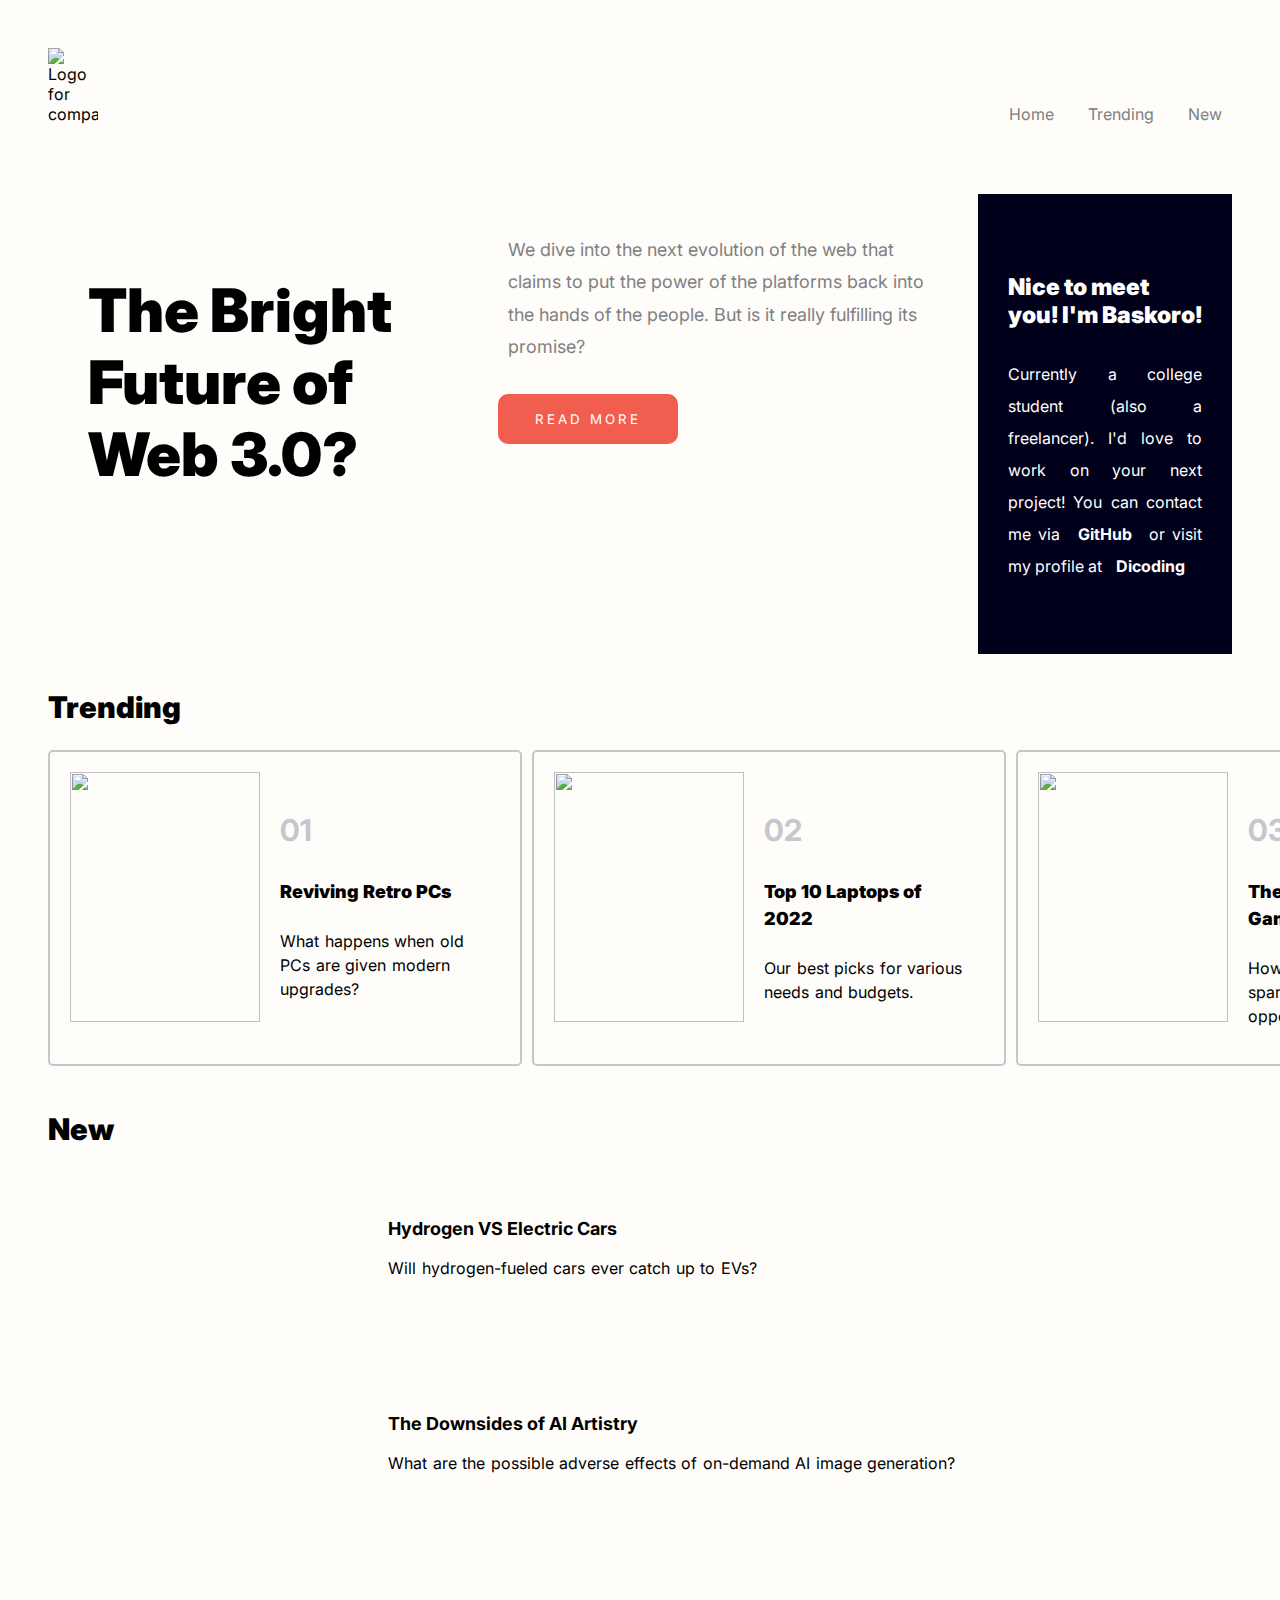
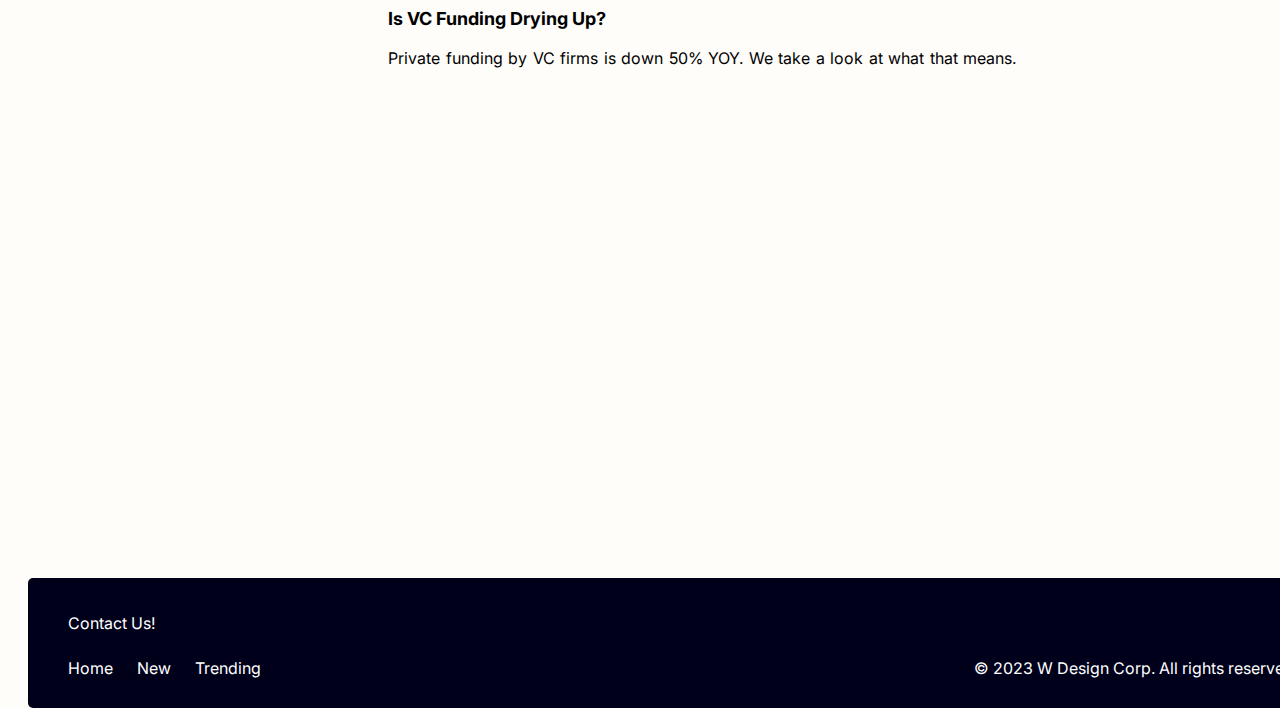
==== www/index.html @ 2c514ef4 "restructure" ====
<!DOCTYPE html>
<html lang="en">
<head>
  <meta charset="UTF-8">
  <meta name="viewport" content="width=device-width, initial-scale=1.0">

  <link rel="stylesheet" href="./css/style.css">
  <link rel="icon" type="image/png" sizes="32x32" href="./www/images/favicon-32x32.png">
  <link href="https://fonts.googleapis.com/css2?family=Inter:wght@100;200;300;400;500;600;700;800;900&display=swap" rel="stylesheet">

  <title>News Homepage</title>
</head>
<body>

  <header>
    <img src="https://storage.googleapis.com/news-homepage-bucket/assets/images/logo.svg" alt="Logo for company">
    <nav>
      <a href="#">Home</a>
      <a href="#trendingArticleSection">Trending</a>
      <a href="#newArticleSection">New</a>
    </nav>
  </header>

  <main>
    <div class="topContent">
      <article class="featuredArticle">
        <div class="featuredArticleUpper">
          <img src="https://storage.googleapis.com/news-homepage-bucket/assets/images/image-web-3-desktop.jpg" alt="">
        </div>
        <div class="featuredArticleBottom">
          <div class="featuredArticleLeft">
            <h1>The Bright Future of Web 3.0?</h1>
          </div>
  
          <div class="featuredArticleRight">
            <span>
              We dive into the next evolution of the web that claims to put the power of the platforms back into the hands of the people. 
              But is it really fulfilling its promise?
            </span>
          
            <button class="readButton">
              READ MORE
            </button>
          </div>
        </div>
      </article>

      <aside>
        <div class="asidePicture">
          <img src="https://storage.googleapis.com/news-homepage-bucket/assets/images/S__3481602.jpg" alt="">
        </div>
        <div class="asideDesc">
          <h2>Nice to meet you! I'm Baskoro!</h2>
          <p>
            Currently a college student (also a freelancer). I'd love to work on your next project!
            You can contact me via <a href="/">GitHub</a> or visit my profile at <a href="https://www.dicoding.com/users/adiwicaksono/academies">Dicoding</a>
          </p>
        </div>
      </aside>
    </div>

    <h2 id="trendingArticleSection">Trending</h2>
    <div id="trendingArticle">
      <div class="trendingContent">
        <img src="https://storage.googleapis.com/news-homepage-bucket/assets/images/image-retro-pcs.jpg" alt="" class="trendingContentPic">
        <div class="trendingContentDesc">
          <p class="articleNumber">01</p>
          <h4 class="articleTitle">Reviving Retro PCs</h4>
          <p class="articleDesc">
            What happens when old PCs are given modern upgrades?
          </p>
        </div>
      </div>
        
      <div class="trendingContent">
        <img src="https://storage.googleapis.com/news-homepage-bucket/assets/images/image-retro-pcs.jpg" alt="" class="trendingContentPic">
        <div class="trendingContentDesc">
          <p class="articleNumber">02</p>
          <h4 class="articleTitle">Top 10 Laptops of 2022</h4>
          <p class="articleDesc">
            Our best picks for various needs and budgets.
          </p>
        </div>
      </div>
        
      <div class="trendingContent">
        <img src="https://storage.googleapis.com/news-homepage-bucket/assets/images/image-gaming-growth.jpg" alt="" class="trendingContentPic">
        <div class="trendingContentDesc">
          <p class="articleNumber">03</p>
          <h4 class="articleTitle">The Growth of Gaming</h4>
          <p class="articleDesc">How the pandemic has sparked fresh opportunities.</p>
        </div>
      </div>
    </div>
  
    <h2 id="newArticleSection">New</h2>
    <div id="newArticle">
      <div class="newContent">
        <img src="https://storage.googleapis.com/news-homepage-bucket/assets/images/hydro-el-car.jpg" alt="" class="newContentImg">
        <div class="newContentDesc">
          <h4 class="articleTitle">Hydrogen VS Electric Cars</h4>
          <p class="articleDesc">
            Will hydrogen-fueled cars ever catch up to EVs?
          </p> 
        </div>
      </div>
  
      <div class="newContent">
        <img src="https://storage.googleapis.com/news-homepage-bucket/assets/images/ai-art.jpg" alt="" class="newContentImg">
        <div class="newContentDesc">
          <h4 class="articleTitle">The Downsides of AI Artistry</h4>
          <p class="articleDesc">
            What are the possible adverse effects of on-demand AI image generation?
          </p>
        </div>
      </div>
       
      <div class="newContent">
        <img src="https://storage.googleapis.com/news-homepage-bucket/assets/images/vc-fund.jpg" alt="" class="newContentImg">
        <div class="newContentDesc">
          <h4 class="articleTitle">Is VC Funding Drying Up?</h4>
          <p class="articleDesc">
            Private funding by VC firms is down 50% YOY. We take a look at what that means.
          </p>
        </div>
      </div>
    </div>
  </main>

  <footer>
    <div class="footerUpper">
      <span>Contact Us!</span>
    </div>
    
    <div class="footerBottom">
      <nav>
        <a href="/">Home</a>
        <a href="/">New</a>
        <a href="/">Trending</a>
      </nav>

      <span>&#169; 2023 W Design Corp. All rights reserved.</span>
    </div>
  </footer>
</body>
</html>
---- www/css/style.css ----
* {
  max-width: 1440px;
  max-height: 1024px;
  padding: 10px 10px 0 10px;
  background-color: hsl(36, 100%, 99%);
  font-family: "Inter";
}

header {
  display: flex;
  justify-content: space-between;
  align-items: flex-end;
  margin-bottom: 20px;
}
header img {
  width: 50px;
  object-fit: cover;
  cursor: pointer;
}
header nav {
  font-weight: bold;
}
header nav a {
  margin-left: 10px;
  text-decoration: none;
  font-weight: 400;
  color: gray;
}
header nav a:hover {
  color: hsl(5, 85%, 63%);
}

main .topContent {
  display: flex;
}
main .topContent .featuredArticle {
  display: flex;
  flex-direction: column;
}
main .topContent .featuredArticle img {
  width: 900px;
  object-fit: cover;
}
main .topContent .featuredArticle .featuredArticleBottom {
  display: flex;
}
main .topContent .featuredArticle .featuredArticleBottom .featuredArticleLeft {
  width: 400px;
}
main .topContent .featuredArticle .featuredArticleBottom .featuredArticleLeft h1 {
  font-weight: 900;
  font-size: 60px;
  line-height: 1.2;
}
main .topContent .featuredArticle .featuredArticleBottom .featuredArticleRight {
  display: flex;
  flex-direction: column;
  width: 450px;
}
main .topContent .featuredArticle .featuredArticleBottom .featuredArticleRight span {
  font-weight: 400;
  line-height: 1.8;
  font-size: 18px;
  color: gray;
}
main .topContent .featuredArticle .featuredArticleBottom .featuredArticleRight button {
  margin-top: 30px;
  padding: 0;
  border: none;
  background-color: hsl(5, 85%, 63%);
  width: 180px;
  height: 50px;
  text-align: center;
  letter-spacing: 3px;
  display: inline-block;
  cursor: pointer;
  border-radius: 10px;
  color: white;
}
main .topContent .featuredArticle .featuredArticleBottom .featuredArticleRight button:hover {
  background-color: black;
}
main .topContent aside {
  margin-top: 30px;
  width: 450px;
  height: 450px;
  background-color: hsl(240, 100%, 5%);
  display: flex;
  flex-direction: column;
}
main .topContent aside .asidePicture {
  background-color: inherit;
}
main .topContent aside .asidePicture img {
  width: 150px;
  border-radius: 50%;
  object-fit: fill;
  background-color: inherit;
}
main .topContent aside .asideDesc {
  background-color: inherit;
}
main .topContent aside .asideDesc h2 {
  background-color: inherit;
  font-size: 23px;
  color: white;
}
main .topContent aside .asideDesc p {
  line-height: 2;
  background-color: inherit;
  color: white;
  text-align: justify;
}
main .topContent aside .asideDesc p a {
  background-color: inherit;
  color: white;
  text-decoration: none;
  font-weight: 700;
}
main .topContent aside .asideDesc p a:hover {
  color: hsl(35, 77%, 62%);
}
main h2 {
  font-weight: 900;
  font-size: 30px;
}
main #trendingArticle {
  display: flex;
  position: relative;
  top: -10px;
}
main #trendingArticle .trendingContent {
  display: flex;
  border: 2px solid hsl(233, 8%, 79%);
  cursor: pointer;
  border-radius: 5px;
  margin-right: 10px;
}
main #trendingArticle .trendingContent .trendingContentPic {
  width: 190px;
  height: 250px;
  object-fit: cover;
  position: relative;
  z-index: 10;
}
main #trendingArticle .trendingContent .trendingContentDesc {
  position: relative;
  left: -10px;
  z-index: 2;
}
main #trendingArticle .trendingContent .trendingContentDesc .articleNumber {
  color: hsl(233, 8%, 79%);
  font-weight: 700;
  font-size: 30px;
}
main #trendingArticle .trendingContent .trendingContentDesc .articleTitle {
  position: inherit;
  top: -10px;
  z-index: 1;
  font-weight: 900;
  font-size: 18px;
  width: 200px;
  line-height: 1.5;
}
main #trendingArticle .trendingContent .trendingContentDesc .articleDesc {
  position: inherit;
  top: -20px;
  z-index: 0;
  line-height: 1.5;
  word-spacing: 1.5px;
}
main #trendingArticle .trendingContent:hover {
  border-radius: 10px;
  -webkit-box-shadow: 0px 2px 11px 0px hsl(236, 13%, 42%);
  box-shadow: 0px 2px 11px 0px hsl(236, 13%, 42%);
  background-color: #dcedfb;
}
main #trendingArticle .trendingContent:hover .trendingContentPic {
  background-color: inherit;
}
main #trendingArticle .trendingContent:hover .trendingContentDesc {
  background-color: inherit;
}
main #trendingArticle .trendingContent:hover .trendingContentDesc .articleNumber {
  background-color: inherit;
}
main #trendingArticle .trendingContent:hover .trendingContentDesc .articleTitle {
  color: hsl(5, 85%, 63%);
  background-color: inherit;
}
main #trendingArticle .trendingContent:hover .trendingContentDesc .articleDesc {
  background-color: inherit;
}
main #newArticle {
  display: flex;
  flex-direction: column;
  position: relative;
  top: -10px;
}
main #newArticle .newContent {
  display: flex;
  margin-bottom: 20px;
  padding-bottom: 20px;
  cursor: pointer;
}
main #newArticle .newContent .newContentImg {
  width: 300px;
  object-fit: cover;
}
main #newArticle .newContent .newContentDesc {
  position: relative;
  left: -10px;
  z-index: 2;
}
main #newArticle .newContent .newContentDesc .articleTitle {
  position: inherit;
  top: -10px;
  z-index: 1;
  font-weight: 700;
  font-size: 18px;
  width: 300px;
  line-height: 1.5;
}
main #newArticle .newContent .newContentDesc .articleDesc {
  position: inherit;
  top: -30px;
  z-index: 0;
  line-height: 1.5;
  word-spacing: 1.5px;
}
main #newArticle .newContent:hover {
  border-radius: 10px;
  -webkit-box-shadow: 0px 2px 11px 0px hsl(236, 7%, 48%);
  box-shadow: 0px 2px 11px 0px hsl(236, 7%, 48%);
  background-color: hsl(240, 100%, 98%);
}
main #newArticle .newContent:hover .newContentImg {
  background-color: inherit;
}
main #newArticle .newContent:hover .newContentDesc {
  background-color: inherit;
}
main #newArticle .newContent:hover .newContentDesc .articleNumber {
  background-color: inherit;
}
main #newArticle .newContent:hover .newContentDesc .articleTitle {
  color: hsl(5, 85%, 63%);
  background-color: inherit;
}
main #newArticle .newContent:hover .newContentDesc .articleDesc {
  background-color: inherit;
}

footer {
  width: 100vw;
  position: relative;
  top: 1000px;
  background-color: hsl(240, 100%, 5%);
  border-radius: 5px;
  display: flex;
  flex-direction: column;
  padding-bottom: 30px;
}
footer .footerUpper {
  background-color: inherit;
  display: flex;
  justify-content: space-between;
}
footer .footerUpper span {
  background-color: inherit;
  color: white;
  text-align: center;
  margin: 5px 10px;
}
footer .footerBottom {
  background-color: inherit;
  display: flex;
  justify-content: space-between;
}
footer .footerBottom nav {
  background-color: inherit;
}
footer .footerBottom nav a {
  background-color: inherit;
  color: white;
  text-decoration: none;
}
footer .footerBottom nav a:hover {
  color: hsl(5, 85%, 63%);
}
footer .footerBottom span {
  background-color: inherit;
  color: white;
}
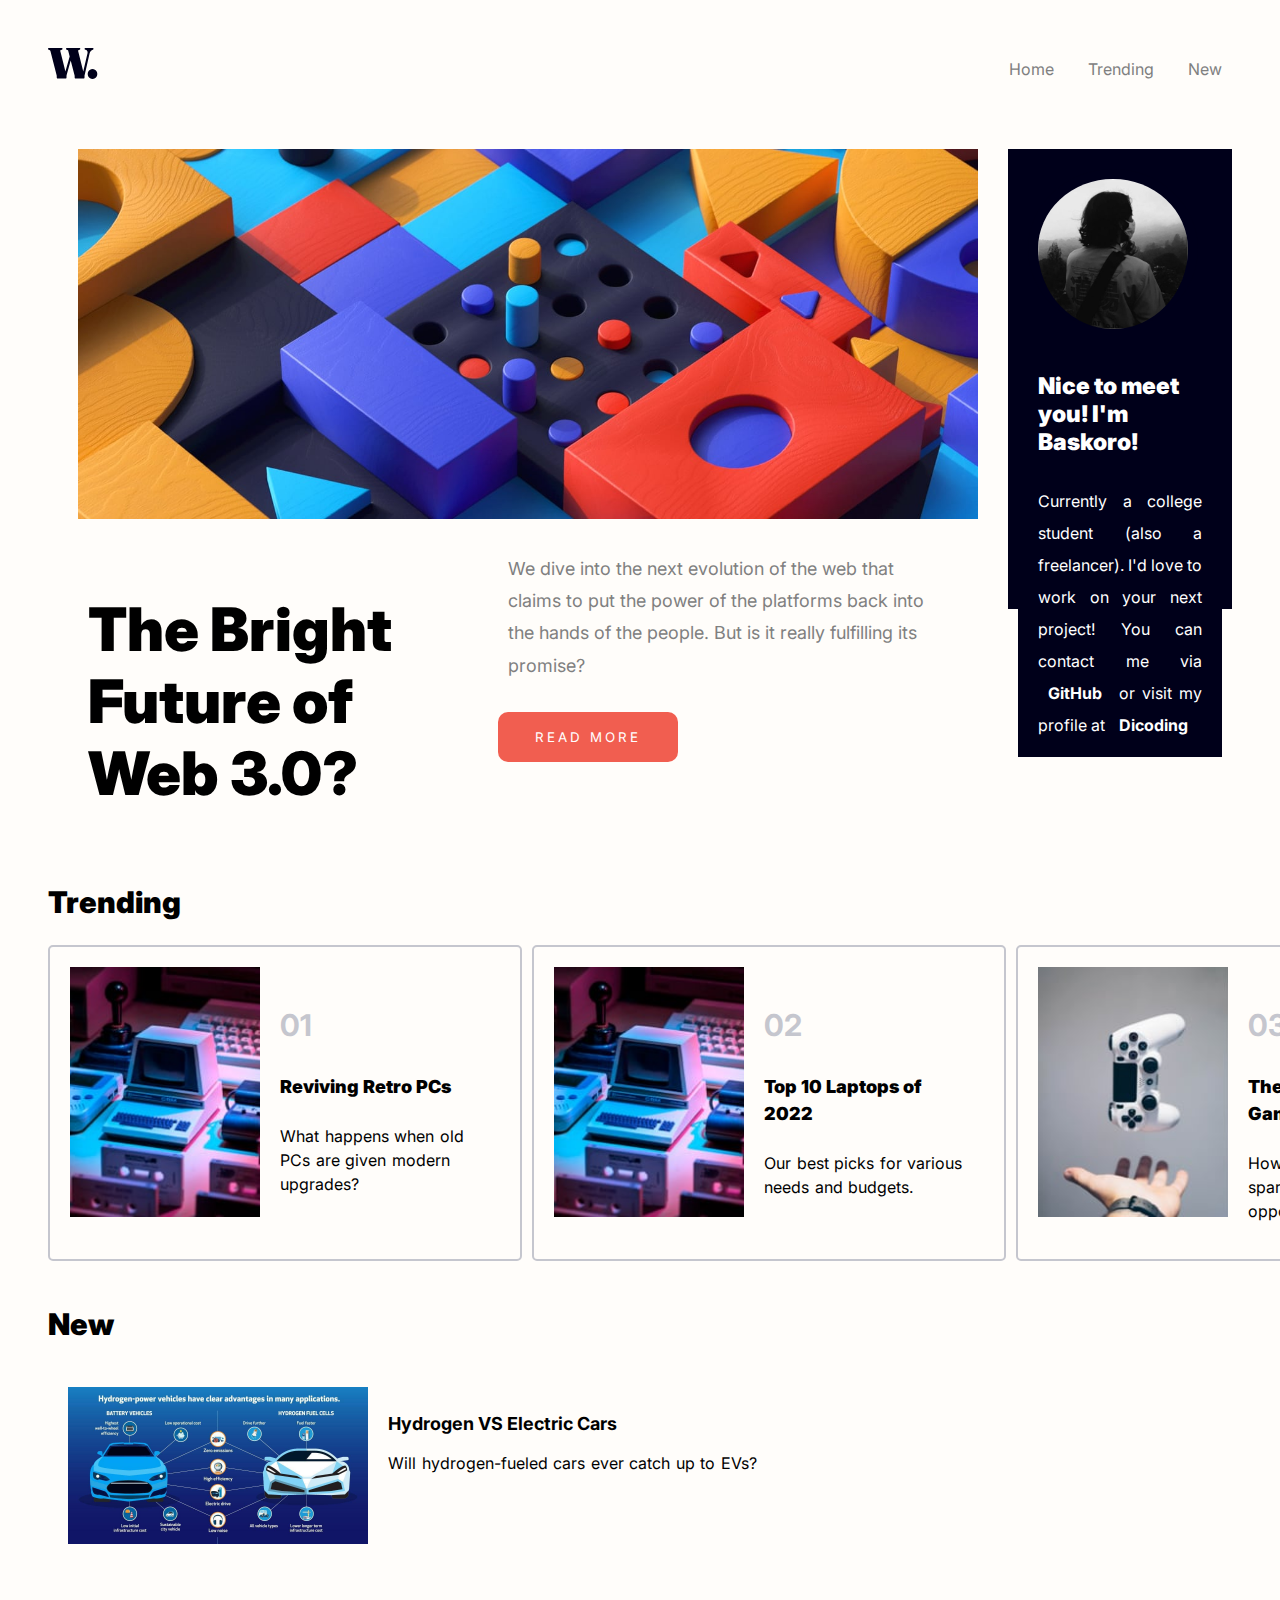
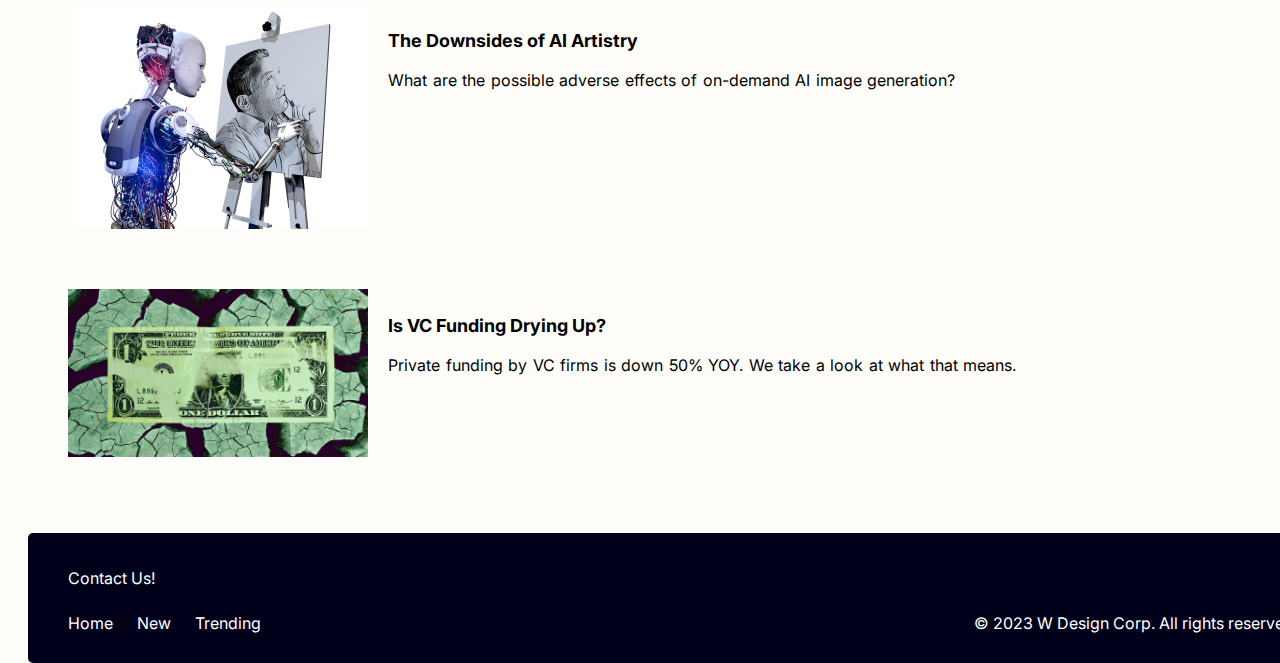
==== commit d9f5fc47: "change file dir" ====
--- a/www/index.html
+++ b/www/index.html
@@ -13,7 +13,7 @@
 <body>
 
   <header>
-    <img src="https://storage.googleapis.com/news-homepage-bucket/assets/images/logo.svg" alt="Logo for company">
+    <img src="./images/logo.svg" alt="Logo for company">
     <nav>
       <a href="#">Home</a>
       <a href="#trendingArticleSection">Trending</a>
@@ -25,7 +25,7 @@
     <div class="topContent">
       <article class="featuredArticle">
         <div class="featuredArticleUpper">
-          <img src="https://storage.googleapis.com/news-homepage-bucket/assets/images/image-web-3-desktop.jpg" alt="">
+          <img src="./images/image-web-3-desktop.jpg" alt="">
         </div>
         <div class="featuredArticleBottom">
           <div class="featuredArticleLeft">
@@ -47,7 +47,7 @@
 
       <aside>
         <div class="asidePicture">
-          <img src="https://storage.googleapis.com/news-homepage-bucket/assets/images/S__3481602.jpg" alt="">
+          <img src="./images/S__3481602.jpg" alt="">
         </div>
         <div class="asideDesc">
           <h2>Nice to meet you! I'm Baskoro!</h2>
@@ -62,7 +62,7 @@
     <h2 id="trendingArticleSection">Trending</h2>
     <div id="trendingArticle">
       <div class="trendingContent">
-        <img src="https://storage.googleapis.com/news-homepage-bucket/assets/images/image-retro-pcs.jpg" alt="" class="trendingContentPic">
+        <img src="./images/image-retro-pcs.jpg" alt="" class="trendingContentPic">
         <div class="trendingContentDesc">
           <p class="articleNumber">01</p>
           <h4 class="articleTitle">Reviving Retro PCs</h4>
@@ -73,7 +73,7 @@
       </div>
         
       <div class="trendingContent">
-        <img src="https://storage.googleapis.com/news-homepage-bucket/assets/images/image-retro-pcs.jpg" alt="" class="trendingContentPic">
+        <img src="./images/image-retro-pcs.jpg" alt="" class="trendingContentPic">
         <div class="trendingContentDesc">
           <p class="articleNumber">02</p>
           <h4 class="articleTitle">Top 10 Laptops of 2022</h4>
@@ -84,7 +84,7 @@
       </div>
         
       <div class="trendingContent">
-        <img src="https://storage.googleapis.com/news-homepage-bucket/assets/images/image-gaming-growth.jpg" alt="" class="trendingContentPic">
+        <img src="./images/image-gaming-growth.jpg" alt="" class="trendingContentPic">
         <div class="trendingContentDesc">
           <p class="articleNumber">03</p>
           <h4 class="articleTitle">The Growth of Gaming</h4>
@@ -96,17 +96,17 @@
     <h2 id="newArticleSection">New</h2>
     <div id="newArticle">
       <div class="newContent">
-        <img src="https://storage.googleapis.com/news-homepage-bucket/assets/images/hydro-el-car.jpg" alt="" class="newContentImg">
+        <img src="./images/hydro-el-car.jpg" alt="" class="newContentImg">
         <div class="newContentDesc">
           <h4 class="articleTitle">Hydrogen VS Electric Cars</h4>
           <p class="articleDesc">
             Will hydrogen-fueled cars ever catch up to EVs?
-          </p> 
+          </p>
         </div>
       </div>
   
       <div class="newContent">
-        <img src="https://storage.googleapis.com/news-homepage-bucket/assets/images/ai-art.jpg" alt="" class="newContentImg">
+        <img src="./images/ai-art.jpg" alt="" class="newContentImg">
         <div class="newContentDesc">
           <h4 class="articleTitle">The Downsides of AI Artistry</h4>
           <p class="articleDesc">
@@ -116,7 +116,7 @@
       </div>
        
       <div class="newContent">
-        <img src="https://storage.googleapis.com/news-homepage-bucket/assets/images/vc-fund.jpg" alt="" class="newContentImg">
+        <img src="./images/vc-fund.jpg" alt="" class="newContentImg">
         <div class="newContentDesc">
           <h4 class="articleTitle">Is VC Funding Drying Up?</h4>
           <p class="articleDesc">
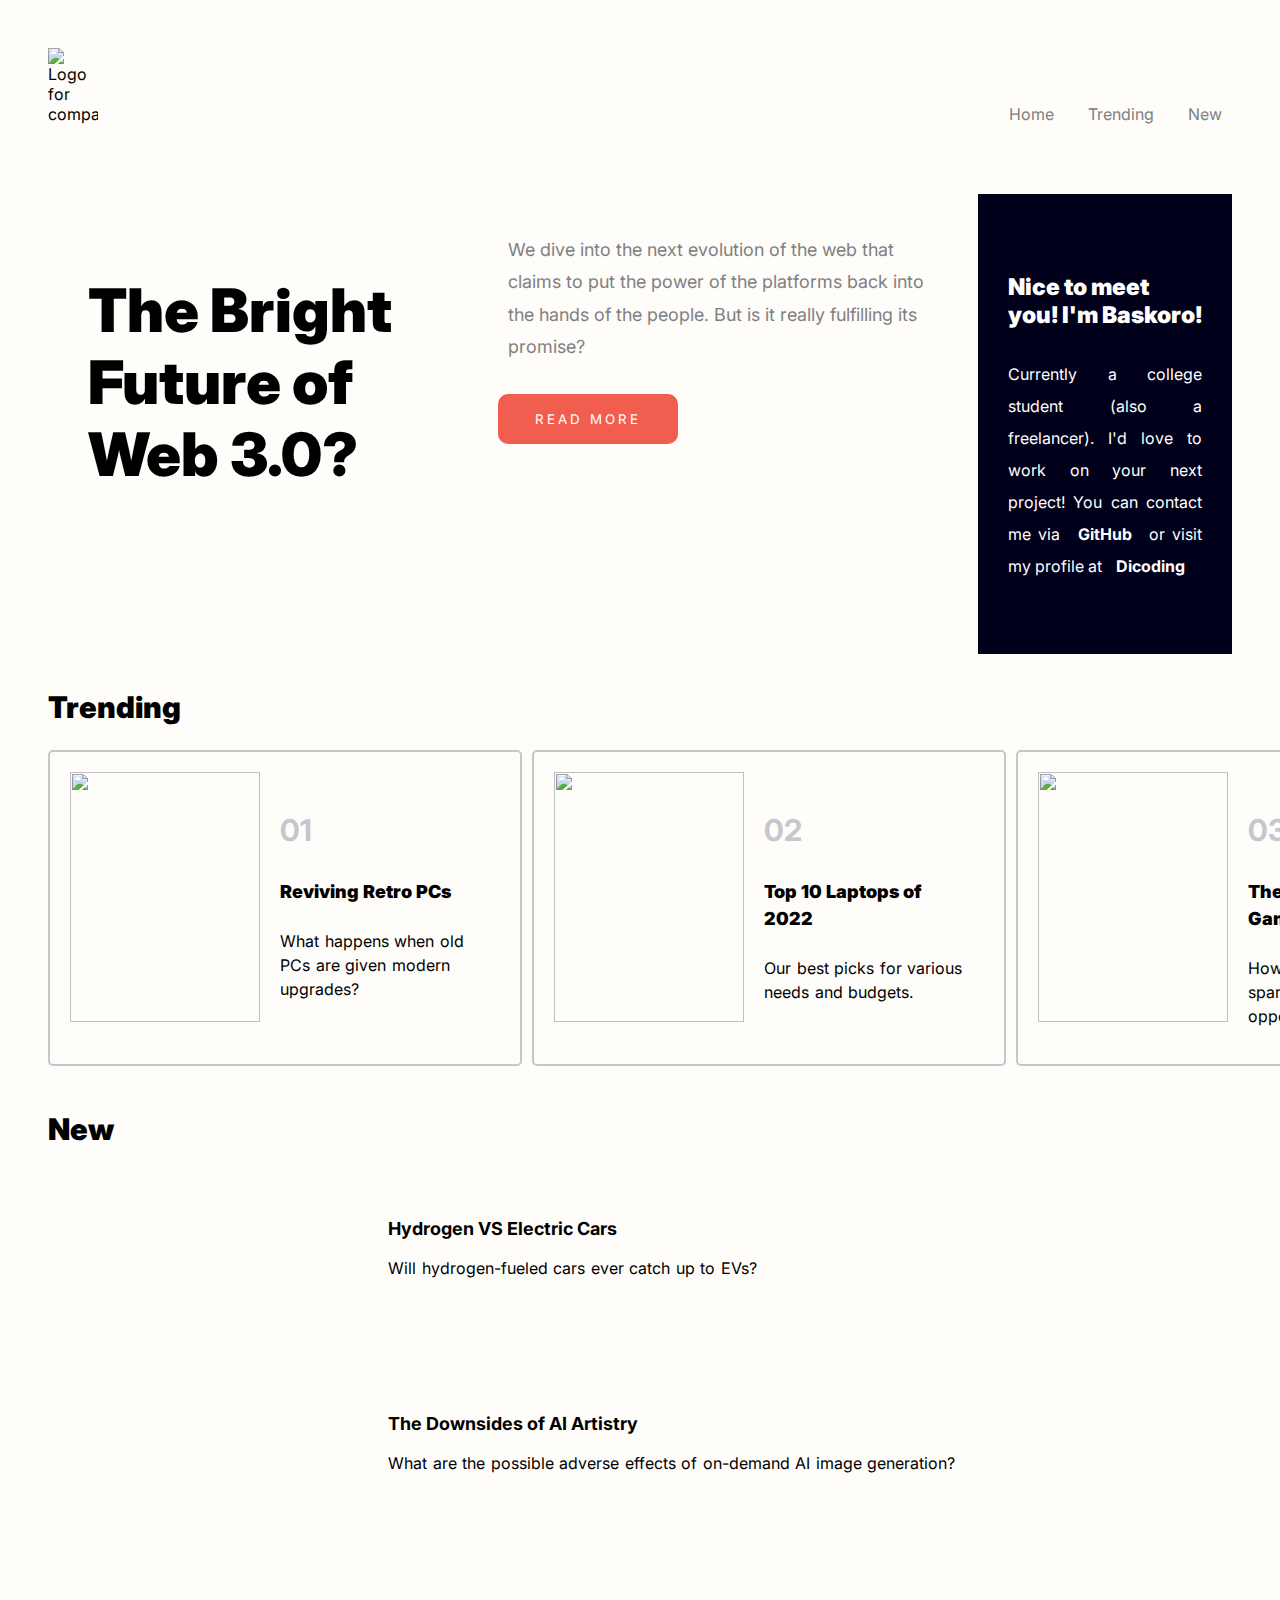
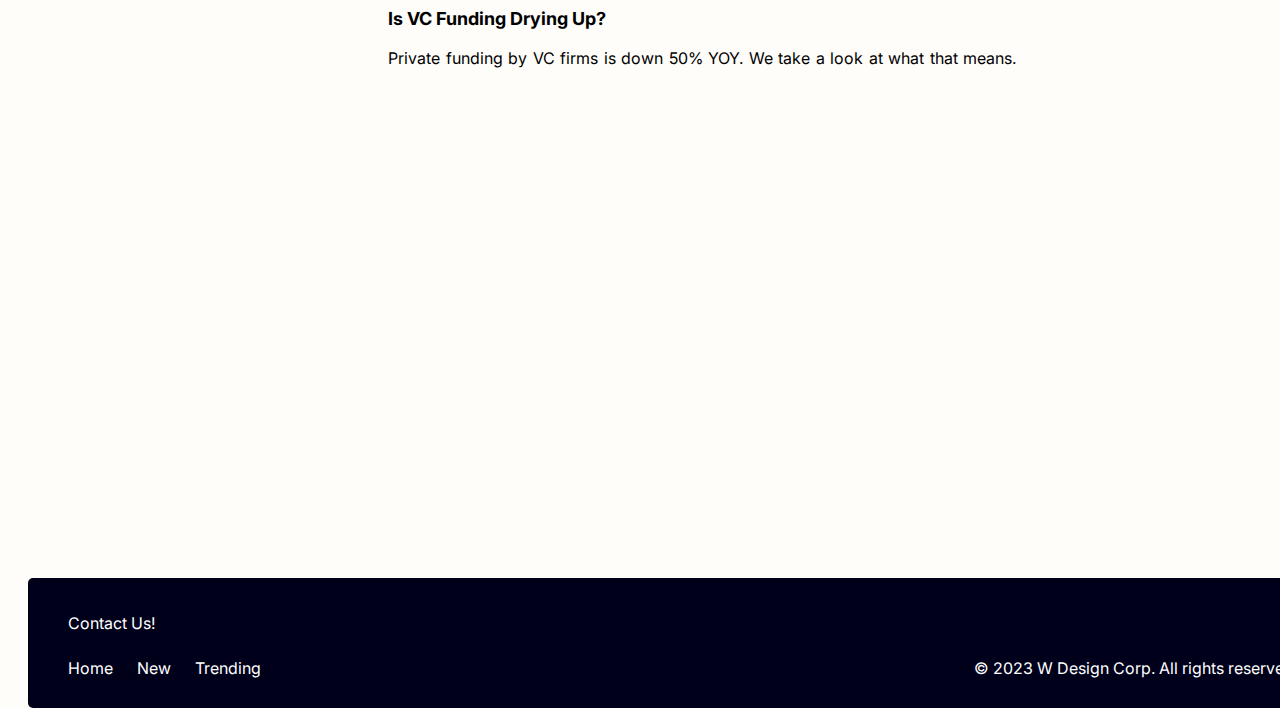
==== commit 13383625: "change file dir again" ====
--- a/www/index.html
+++ b/www/index.html
@@ -13,7 +13,7 @@
 <body>
 
   <header>
-    <img src="./images/logo.svg" alt="Logo for company">
+    <img src="https://storage.googleapis.com/news-homepage-bucket/images/logo.svg" alt="Logo for company">
     <nav>
       <a href="#">Home</a>
       <a href="#trendingArticleSection">Trending</a>
@@ -25,7 +25,7 @@
     <div class="topContent">
       <article class="featuredArticle">
         <div class="featuredArticleUpper">
-          <img src="./images/image-web-3-desktop.jpg" alt="">
+          <img src="https://storage.googleapis.com/news-homepage-bucket/images/image-web-3-desktop.jpg" alt="">
         </div>
         <div class="featuredArticleBottom">
           <div class="featuredArticleLeft">
@@ -47,7 +47,7 @@
 
       <aside>
         <div class="asidePicture">
-          <img src="./images/S__3481602.jpg" alt="">
+          <img src="https://storage.googleapis.com/news-homepage-bucket/images/S__3481602.jpg" alt="">
         </div>
         <div class="asideDesc">
           <h2>Nice to meet you! I'm Baskoro!</h2>
@@ -62,7 +62,7 @@
     <h2 id="trendingArticleSection">Trending</h2>
     <div id="trendingArticle">
       <div class="trendingContent">
-        <img src="./images/image-retro-pcs.jpg" alt="" class="trendingContentPic">
+        <img src="https://storage.googleapis.com/news-homepage-bucket/images/image-retro-pcs.jpg" alt="" class="trendingContentPic">
         <div class="trendingContentDesc">
           <p class="articleNumber">01</p>
           <h4 class="articleTitle">Reviving Retro PCs</h4>
@@ -73,7 +73,7 @@
       </div>
         
       <div class="trendingContent">
-        <img src="./images/image-retro-pcs.jpg" alt="" class="trendingContentPic">
+        <img src="https://storage.googleapis.com/news-homepage-bucket/images/image-retro-pcs.jpg" alt="" class="trendingContentPic">
         <div class="trendingContentDesc">
           <p class="articleNumber">02</p>
           <h4 class="articleTitle">Top 10 Laptops of 2022</h4>
@@ -84,7 +84,7 @@
       </div>
         
       <div class="trendingContent">
-        <img src="./images/image-gaming-growth.jpg" alt="" class="trendingContentPic">
+        <img src="https://storage.googleapis.com/news-homepage-bucket/images/image-gaming-growth.jpg" alt="" class="trendingContentPic">
         <div class="trendingContentDesc">
           <p class="articleNumber">03</p>
           <h4 class="articleTitle">The Growth of Gaming</h4>
@@ -96,17 +96,17 @@
     <h2 id="newArticleSection">New</h2>
     <div id="newArticle">
       <div class="newContent">
-        <img src="./images/hydro-el-car.jpg" alt="" class="newContentImg">
+        <img src="https://storage.googleapis.com/news-homepage-bucket/images/hydro-el-car.jpg" alt="" class="newContentImg">
         <div class="newContentDesc">
           <h4 class="articleTitle">Hydrogen VS Electric Cars</h4>
           <p class="articleDesc">
             Will hydrogen-fueled cars ever catch up to EVs?
-          </p>
+          </p> 
         </div>
       </div>
   
       <div class="newContent">
-        <img src="./images/ai-art.jpg" alt="" class="newContentImg">
+        <img src="https://storage.googleapis.com/news-homepage-bucket/images/ai-art.jpg" alt="" class="newContentImg">
         <div class="newContentDesc">
           <h4 class="articleTitle">The Downsides of AI Artistry</h4>
           <p class="articleDesc">
@@ -116,7 +116,7 @@
       </div>
        
       <div class="newContent">
-        <img src="./images/vc-fund.jpg" alt="" class="newContentImg">
+        <img src="https://storage.googleapis.com/news-homepage-bucket/images/vc-fund.jpg" alt="" class="newContentImg">
         <div class="newContentDesc">
           <h4 class="articleTitle">Is VC Funding Drying Up?</h4>
           <p class="articleDesc">
